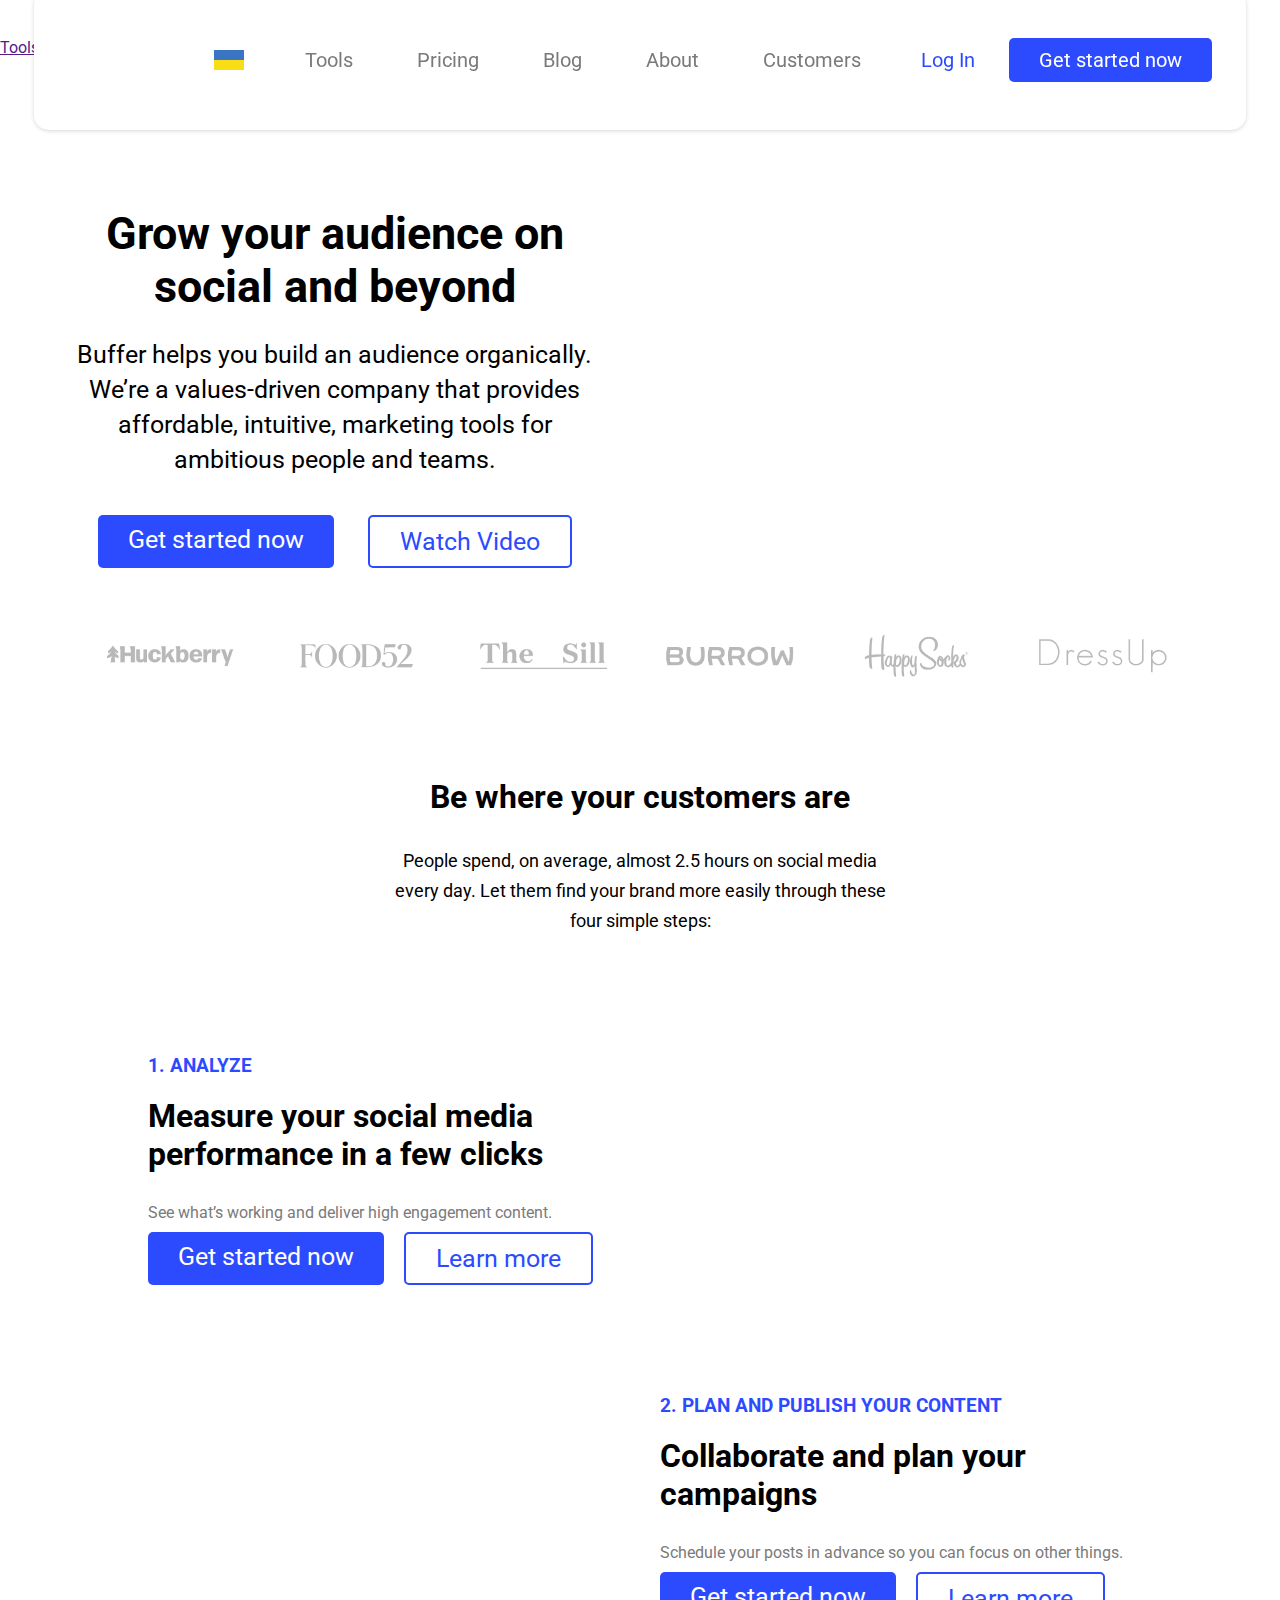
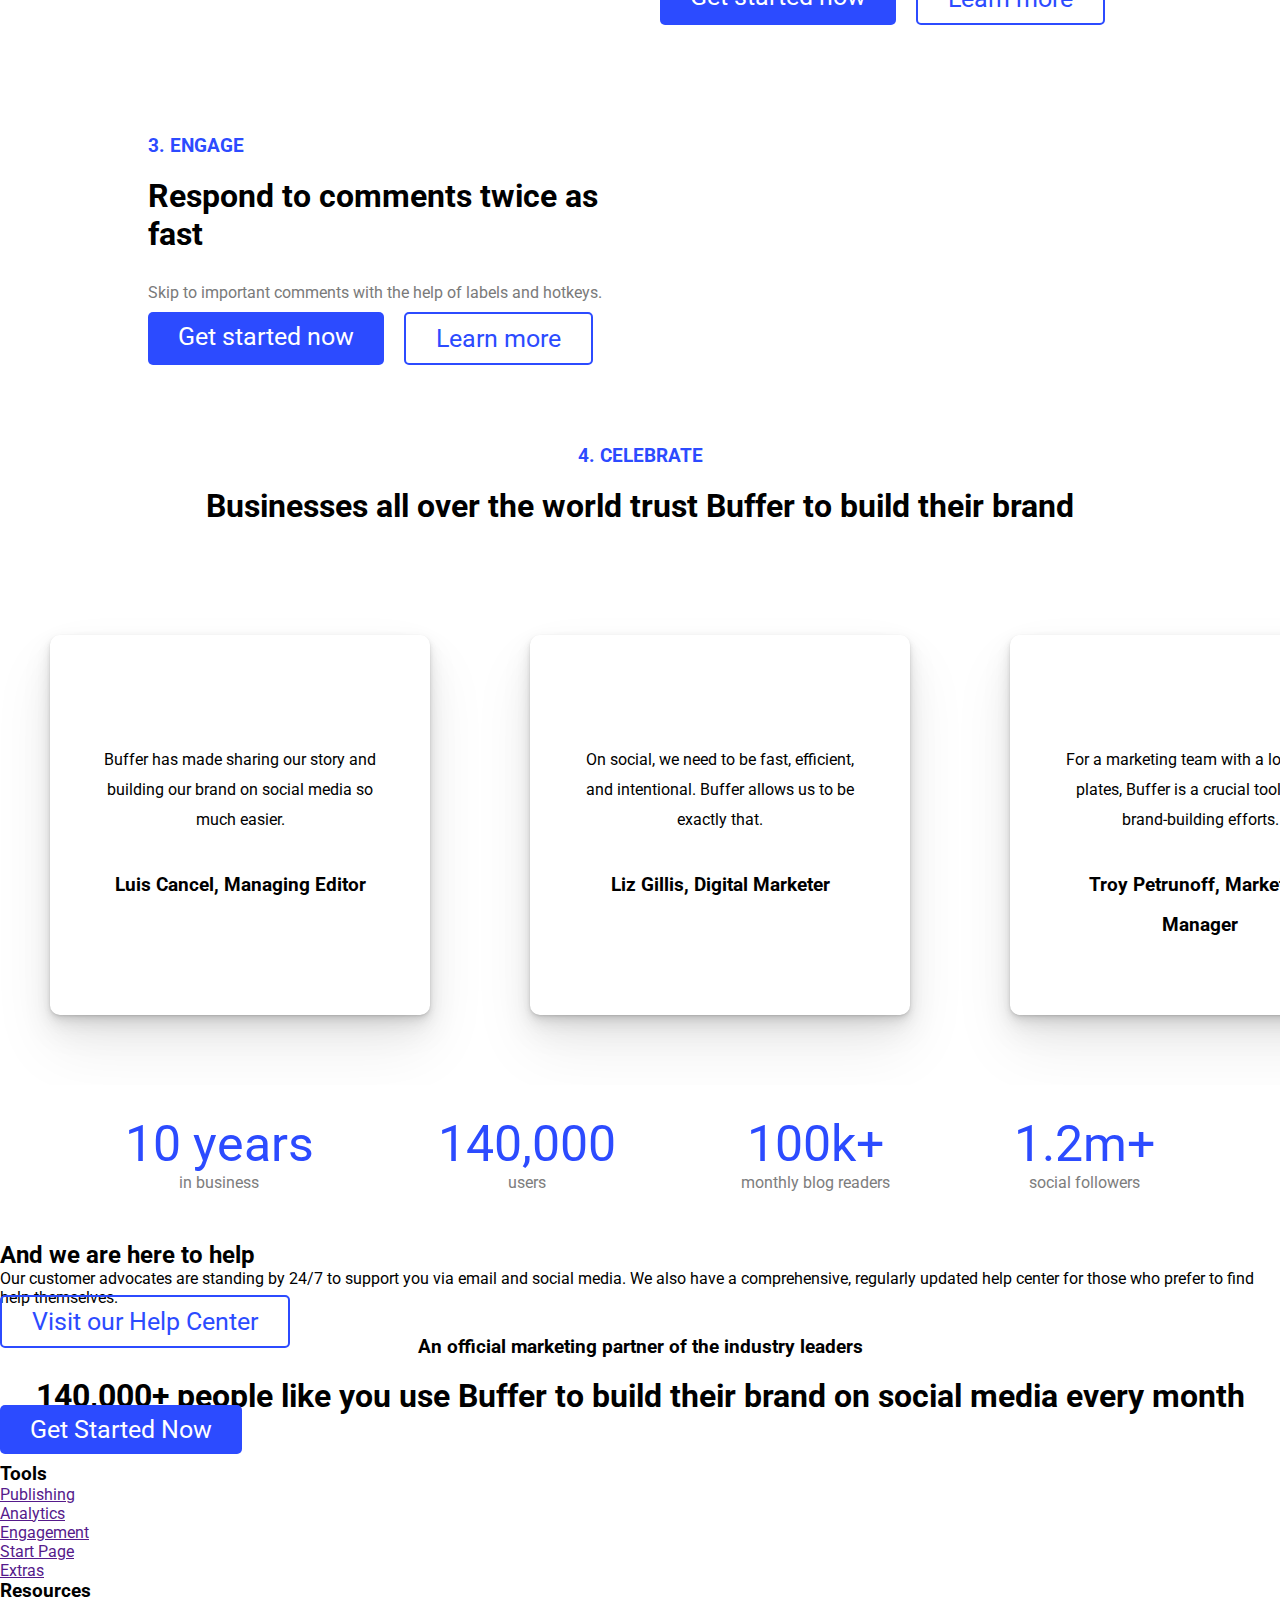
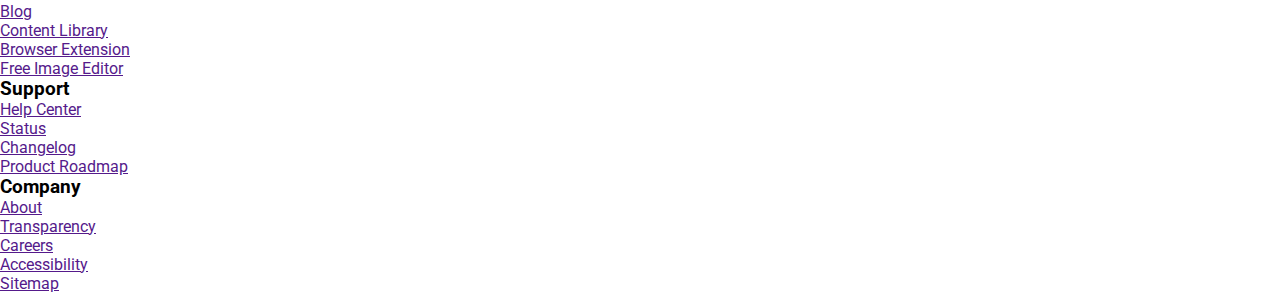
==== landingPage.html @ 0a9e2b1e "add files" ====
<!DOCTYPE html>
<html lang="en">

<head>
    <meta charset="UTF-8">
    <meta http-equiv="X-UA-Compatible" content="IE=edge">
    <meta name="viewport" content="width=device-width, initial-scale=1.0">
    <title>Buffer | Case Studies</title>
    <link rel="stylesheet" href="css/index.css">
    <link rel="stylesheet" href="css/util.css">
    <link rel="stylesheet" href="css/responsive.css">
</head>

<body>
    <div id="navbarScrollFunction">
        <div id="navbar">
            <div><a href="">

                    <img src="img/logo.png" alt="">
                    <img src="[data-uri]"
                        alt="">
                </a>
            </div>
            <div>
                <a href="">Tools</a>
                <a href="">Pricing</a>
                <a href="">Blog</a>
                <a href="">About</a>
                <a href="">Customers</a>
            </div>
            <div>
                <a href="">Log In</a>
                <a href="signup.html">Get started now</a>
                <img id="dropDownMenuOpen" src="img/menu.png" alt="">
            </div>
        </div>
    </div>
    <div id="menu">
        <div>
            <div><img src="img/logomenu.png" alt=""></div>
            <div id="dropDownMenuClose"><img src="img/menucut.png" alt=""></div>
        </div>
        <div>
                <a href="">Tools</a>
                <a href="">Pricing</a>
                <a href="">Blog</a>
                <a href="">About</a>
                <a href="">Customers</a>
                <a href="">Login</a>
                <a href="signup.html">Get Start Now</a>
        </div>
    </div>

    <div id="header">
        <div id="container1">
            <div>
                <h1 class="textcenter">Grow your audience on social and beyond</h1>
                <p class="textcenter">Buffer helps you build an audience organically. We’re a values-driven company that
                    provides affordable, intuitive, marketing tools for ambitious people and teams.</p>
                <div>
                    <a href="signup.html" class="getstartnow">Get started now</a>
                    <a href="" class="learnmore" >Watch Video</a>
                </div>
            </div>
            <div><img src="https://buffer.com/static/illustrations/social-icons-hero.webp" alt=""></div>
        </div>
        <div>
            <img src="img/Header1.png" alt="">
        </div>
        <div>
            <h1 class="textcenter">Be where your customers are</h1>
            <p class="textcenter">People spend, on average, almost 2.5 hours on social media every day. ​​Let them find
                your brand more easily through these four simple steps:</p>
        </div>
        <div>
            <img src="https://buffer.com/static/misc/buffer-loop-v2.svg" alt="">
        </div>
    </div>
    <div id="main">
        <div>
            <div>
                <div>
                    <h3>1. ANALYZE</h3>
                    <h1>Measure your social media performance in a few clicks</h1>
                    <p>See what’s working and deliver high engagement content.</p>
                    <div><a href="signup.html" class="getstartnow">Get started now</a>
                        <a href="" class="learnmore">Learn more</a>
                    </div>
                </div>
                <div><img src="https://buffer.com/static/illustrations/thumb-stop-content-2.webp" alt=""></div>
            </div>
            <div>
                <div><img src="https://buffer.com/static/illustrations/collaborate-more-efficiently@2x.webp" alt="">
                </div>
                <div>
                    <h3>2. PLAN AND PUBLISH YOUR CONTENT</h3>
                    <h1>Collaborate and plan your campaigns</h1>
                    <p>Schedule your posts in advance so you can focus on other things.</p>
                    <div><a href="signup.html" class="getstartnow">Get started now</a>
                        <a href="" class="learnmore">Learn more</a>
                    </div>
                </div>
            </div>
            <div>
                <div>
                    <h3>3. ENGAGE</h3>
                    <h1>Respond to comments twice as fast</h1>
                    <p>Skip to important comments with the help of labels and hotkeys.</p>
                    <div><a href="signup.html" class="getstartnow">Get started now</a>
                        <a href="" class="learnmore">Learn more</a>
                    </div>
                </div>
                <div><img src="https://buffer.com/static/illustrations/hero-reply@2x-2.webp" alt=""></div>
            </div>
        </div>
        <div>
            <h3 class="textcenter">4. CELEBRATE</h3>
            <h1 class="textcenter">Businesses all over the world trust Buffer to build their brand</h1>
        </div>
        <div>
            <div><div>

                <img src="https://static.buffer.com/cdn-cgi/image/w=128,quality=90,format=auto/marketing/static/testimonials/luis-cancel-huckberry-mobile.jpg" alt="">
            </div>
                <p class="textcenter">Buffer has made sharing our story and building our brand on social media so much easier.</p>
                
                <h3 class="textcenter">Luis Cancel, Managing Editor</h3>
            </div>
            <div><div>

                <img src="https://static.buffer.com/cdn-cgi/image/w=128,quality=90,format=auto/marketing/static/testimonials/liz-gillis-dress-up@2x-mobile.jpg" alt="">
            </div>
                <p class="textcenter">On social, we need to be fast, efficient, and intentional. Buffer allows us to be exactly that.</p>
                
                <h3 class="textcenter">Liz Gillis, Digital Marketer</h3>
            </div>
            <div><div>

                <img src="https://static.buffer.com/cdn-cgi/image/w=128,quality=90,format=auto/marketing/static/testimonials/troy-petrunoff@mobile.jpg" alt="">
            </div>
                <p class="textcenter">For a marketing team with a lot on our plates, Buffer is a crucial tool in our brand-building efforts.</p>
                
                <h3 class="textcenter">Troy Petrunoff, Marketing Manager</h3>
            </div>
            <div><div>

                <img src="https://static.buffer.com/cdn-cgi/image/w=128,quality=90,format=auto/marketing/static/testimonials/rodrigo-hyago-happysocks@mobile.jpg" alt="">
            </div>
                <p class="textcenter">Buffer makes it easy for us to monitor all of our engagement and strengthen the connection with our audience.</p>
                
                <h3 class="textcenter">Rodrigo Hyago, Social Media Content Manager</h3>
            </div>
            <div><div>

                <img src="https://static.buffer.com/cdn-cgi/image/w=128,quality=90,format=auto/marketing/static/testimonials/joe-mercy-for-animals@mobile.jpg" alt="">
            </div>
                <p class="textcenter">Buffer saves us, literally, hours and in turn helps us spread our message even further.</p>
                
                <h3 class="textcenter">Joe Loria, Content Manager</h3>
            </div>
        </div>
        <div>
            <div>
                <p class="textcenter">10 years</p>
                <p class="textcenter">in business</p>
            </div>
            <div>
                <p class="textcenter">140,000</p>
                <p class="textcenter">users</p>
            </div>
            <div>
                <p class="textcenter">100k+</p>
                <p class="textcenter">monthly blog readers</p>
            </div>
            <div>
                <p class="textcenter">1.2m+</p>
                <p class="textcenter">social followers</p>
            </div>
        </div>
    </div>
    <div id="footer">
        <div>
            <div><img src="https://static.buffer.com/cdn-cgi/image/w=640,quality=90,format=auto/marketing/static/team/buffer-team-map-2022@2x.jpg" alt=""></div>
            <div>
                <h2>And we are here to help</h2>
                <p>Our customer advocates are standing by 24/7 to support you via email and social media. We also have a comprehensive, regularly updated help center for those who prefer to find help themselves.</p>
                <a href="" class="learnmore">Visit our Help Center</a>
            </div>
        </div>
        <div>
            <h3 class="textcenter">An official marketing partner of the industry leaders</h3>
            <div>
                <img src="https://buffer.com/static/ui/meta-business-partner@2x-2.png" alt=""><img src="https://buffer.com/static/ui/pinterest-marketing-partner@2x-2.png" alt=""><img src="https://buffer.com/static/ui/linkedin-marketing-partner@2x-2.png" alt="">
            </div>
        </div>
        <div>
            <h1 class="textcenter">140,000+ people like you use Buffer to build their brand on social media every month</h1>
            <div>
                <a href="signup.html" class="getstartnow">Get Started Now</a>
            </div>
        </div>
        <div>
            <div>
                <div>
                    <img src="img/footer.png" alt=""> </div>
            </div>
            <div>
                <h3>Tools</h3>
                <p><a href="">Publishing</a></p>
                <p><a href="">Analytics</a></p>
                <p><a href="">Engagement</a></p>
                <p><a href="">Start Page</a></p>
                <p><a href="">Extras</a></p>
            </div>
            <div>
                <h3>Resources</h3>
                <p><a href="">Blog</a></p>
                <p><a href="">Content Library</a></p>
                <p><a href="">Browser Extension</a></p>
                <p><a href="">Free Image Editor</a></p>
            </div>
            <div>
                <h3>Support</h3>
                <p><a href="">Help Center</a></p>
                <p><a href="">Status</a></p>
                <p><a href="">Changelog</a></p>
                <p><a href="">Product Roadmap</a></p>
            </div>
            <div>
                <h3>Company</h3>
                <p><a href="">About</a></p>
                <p><a href="">Transparency</a></p>
                <p><a href="">Careers</a></p>
                <p><a href="">Accessibility</a></p>
                <p><a href="">Sitemap</a></p>
            </div>
        </div>
    </div>

</body>

</html>
<script>
    let privScrollpos = window.pageYOffset;
    window.onscroll = function () {
        let currentScrollpos = window.pageYOffset;
        if (currentScrollpos > privScrollpos) {
            document.getElementById("navbarScrollFunction").style.top = "0px";
        } else {
            document.getElementById("navbarScrollFunction").style.top = "-150px";
        }
        privScrollpos = currentScrollpos;
    }
    let dropDownMenuOpen=document.getElementById("dropDownMenuOpen");
    dropDownMenuOpen.addEventListener("click",function(){
        let menu=document.getElementById("menu");
        menu.style.display="block";
    })
    let dropDownMenuClose=document.getElementById("dropDownMenuClose");
    dropDownMenuClose.addEventListener("click",function(){
        let menu=document.getElementById("menu");
        menu.style.display="none";
    })

    
</script>
---- css/index.css ----
@import url('https://fonts.googleapis.com/css2?family=Roboto:wght@500&family=Ubuntu+Condensed&family=Ubuntu:wght@300&display=swap');
*{
    padding: 0;
    margin: 0;
    font-family: 'Roboto', sans-serif;
    /* font-family: 'Ubuntu', sans-serif; */
    /* font-family: 'Ubuntu Condensed', sans-serif; */
}
#navbarScrollFunction{
    position: fixed; 
    top: 0; 
    width: 100%; 
    transition: top 0.5s; 
}
#navbar{
    display: flex;
    justify-content: space-between;
    align-items: center;
    width: 90%;
    margin: -10px auto auto auto;
    padding: 50px 30px;
    box-shadow: rgba(0, 0, 0, 0.16) 0px 1px 4px;
    border-radius: 15px;
    background-color: white;
}
#navbar>div:nth-child(1)>a{
    display: flex;
    justify-content: space-between;
    width: 150px;
}
#navbar>div:nth-child(1)>a>img:nth-child(1){
    width: 75%;
}
#navbar>div:nth-child(1)>a>img:nth-child(2){
    width: 20%;
}
#navbar>div>a{
    text-decoration: none;
    font-size: 20px;
    padding: 10px 30px;
}
#navbar>div:nth-child(2)>a{
    color: rgb(122, 122, 122);
}
#navbar>div:nth-child(2)>a:hover{
    color: rgb(44, 75, 255);
    border-bottom: 2px solid rgb(44, 75, 255);
}
#navbar>div:nth-child(3)>a:nth-child(1){
    color: rgb(44, 75, 255);
}
#navbar>div:nth-child(3)>a:nth-child(1):hover{
    color: rgb(44, 75, 255);
    border-bottom: 2px solid rgb(44, 75, 255);
}
#navbar>div:nth-child(3)>a:nth-child(2){
    color: white;
    background-color: rgb(44, 75, 255);
    border-radius: 5px;
}
#navbar>div:nth-child(3)>a:nth-child(2):hover{
    color: white;
    background-color: rgb(19, 48, 212);
    border-radius: 5px;
}
#header{
    margin-top: 150px;
}
#container1{
    width: 90vw;
    margin: auto;
    display: flex;
    justify-content: space-between ;
    align-items: center;
}
#container1>div{
    width: 47%;
}
#container1>div:nth-child(1)>h1{
    font-size: 45px;
    margin-bottom: 24px;
}
#container1>div:nth-child(1)>p{
    font-size: 25px;
    line-height: 35px;
    margin-bottom: 38px;
}
#container1>div>img{
    width: 100%;
}
#container1>div>div{
    display: flex;
    justify-content: space-evenly;
}
#container1>div:nth-child(1)>div>a:nth-child(1){
    text-decoration: none;
    font-size: 25px;
    padding: 10px 30px;
    color: white;
    background-color: rgb(44, 75, 255);
    border-radius: 5px;
    
}
#container1>div:nth-child(1)>div>a:nth-child(1):hover{
    text-decoration: none;
    font-size: 25px;
    padding: 10px 30px;
    color: white;
    background-color: rgb(17, 45, 202);
    border-radius: 5px;
    
}
#container1>div:nth-child(1)>div>a:nth-child(2){
    text-decoration: none;
    font-size: 25px;
    padding: 10px 30px;
    color: rgb(44, 75, 255);
    border: 2px solid rgb(44, 75, 255);
    border-radius: 5px;
}
#container1>div:nth-child(1)>div>a:nth-child(2):hover{
    text-decoration: none;
    font-size: 25px;
    padding: 10px 30px;
    color: rgb(44, 75, 255);
    background-color:rgb(190, 234, 255) ;
    border: 2px solid rgb(44, 75, 255);
    border-radius: 5px;
}
#header>div:nth-child(2){
    width: 90%;
    margin: auto;
}
#header>div:nth-child(2)>img{
    width: 100%;
}
#header>div:nth-child(3)>h1{
    margin: 30px;
}
#header>div:nth-child(3)>p{
    width: 40%;
    line-height: 30px;
    font-size: large;
    margin: 20px auto;
}
#header>div:nth-child(4){
    width: 100%;
}
#header>div:nth-child(4)>img{
    width: 100%;
}
#main>div:nth-child(1)>div{
    width: 80%;
    margin: 50px auto;
    display: flex;
    justify-content: center;
    align-items: center;
}
#main>div:nth-child(1)>div>div{
    width: 48%;
    margin: 30px 20px;
}
#main>div:nth-child(1)>div>div>img{
    width: 100%;
}
#main>div:nth-child(1)>div>div>div{
    display: flex;
    justify-content: flex-start;
    margin-top: 10px;
}
#main>div:nth-child(1)>div>div>div>a{
    margin-right: 20px;
}
#main>div:nth-child(1)>div>div>h3{
   color:  rgb(44, 75, 255);
     margin-bottom: 20px;
}
#main>div:nth-child(1)>div>div>h1{
    margin-bottom: 30px;
}
#main>div:nth-child(1)>div>div>p{
    margin-bottom: 10px;
  color: rgb(122, 122, 122) ;
}
#main>div:nth-child(2)>h3{
    color:  rgb(44, 75, 255);
     margin-bottom: 20px;
}
#main>div:nth-child(2)>h1{
    margin-bottom: 40px;
}
#main>div:nth-child(3){
    display: flex;
    justify-content: space-evenly;
    align-items: center;
    overflow: hidden;
    
}
#main>div:nth-child(3)>div{
    box-shadow: rgba(0, 0, 0, 0.07) 0px 1px 2px, rgba(0, 0, 0, 0.07) 0px 2px 4px, rgba(0, 0, 0, 0.07) 0px 4px 8px, rgba(0, 0, 0, 0.07) 0px 8px 16px, rgba(0, 0, 0, 0.07) 0px 16px 32px, rgba(0, 0, 0, 0.07) 0px 32px 64px;
    min-width: 280px;
    min-height: 320px;
    max-height: 320px;
    padding: 30px 50px;
    margin: 70px 50px;
    border-radius: 10px;
    animation: 20s linear 0s infinite normal none running divrun;
    
}
@keyframes divrun {
    0% {
        transform: translate3d(0px, 0px, 0px);
    }
    100%{
        transform: translate3d(-100%, 0px, 0px);
    }
}
#main>div:nth-child(3)>div>div{
    width: 50%;
    margin: auto;
}
#main>div:nth-child(3)>div>div>img{
    border-radius: 70px;
    width: 150px;
    position: absolute;
    margin: -100px 0px 0px -2px;
}
#main>div:nth-child(3)>div>p{
    margin: 80px 0px 20px 0px;
    line-height: 30px;
}
#main>div:nth-child(3)>div>h3{
    margin: 30px 0px;
    line-height: 40px;
}
#main>div:nth-child(4){
    display: flex;
    justify-content: space-evenly;
    align-items: center;
    margin: 30px 0px;
}
#main>div:nth-child(4)>div>p:nth-child(1){
font-size: 50px;
color: #2C4BFF;
}
#main>div:nth-child(4)>div>p:nth-child(2){
    color: rgb(125, 125, 125);
}
---- css/util.css ----
.textcenter{
    text-align: center;
}
.getstartnow{
    text-decoration: none;
    font-size: 25px;
    padding: 10px 30px;
    color: white;
    background-color: rgb(44, 75, 255);
    border-radius: 5px;
    
}
.getstartnow:hover{
    background-color: rgb(17, 45, 202);
}
.learnmore{
    text-decoration: none;
    font-size: 25px;
    padding: 10px 30px;
    color: rgb(44, 75, 255);
    border: 2px solid rgb(44, 75, 255);
    border-radius: 5px;
}
.learnmore:hover{
    background-color:rgb(190, 234, 255) ;
}
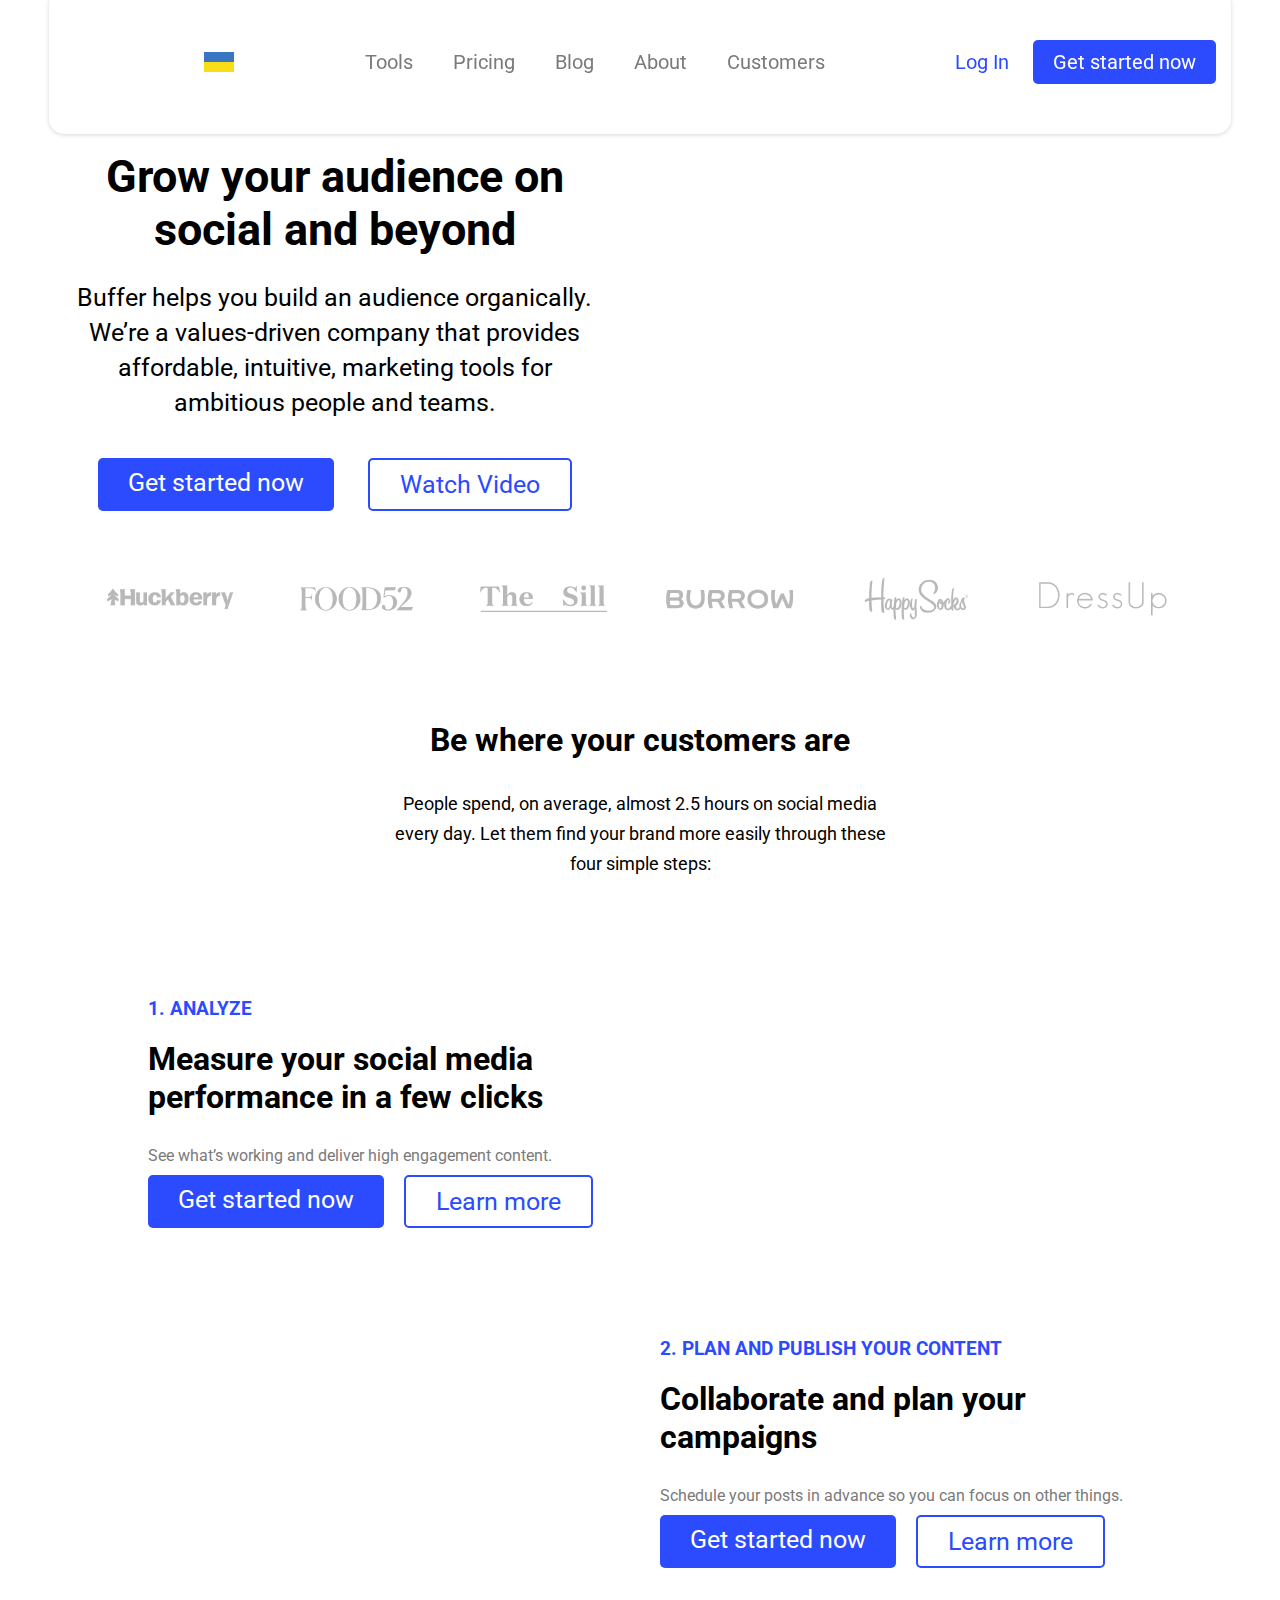
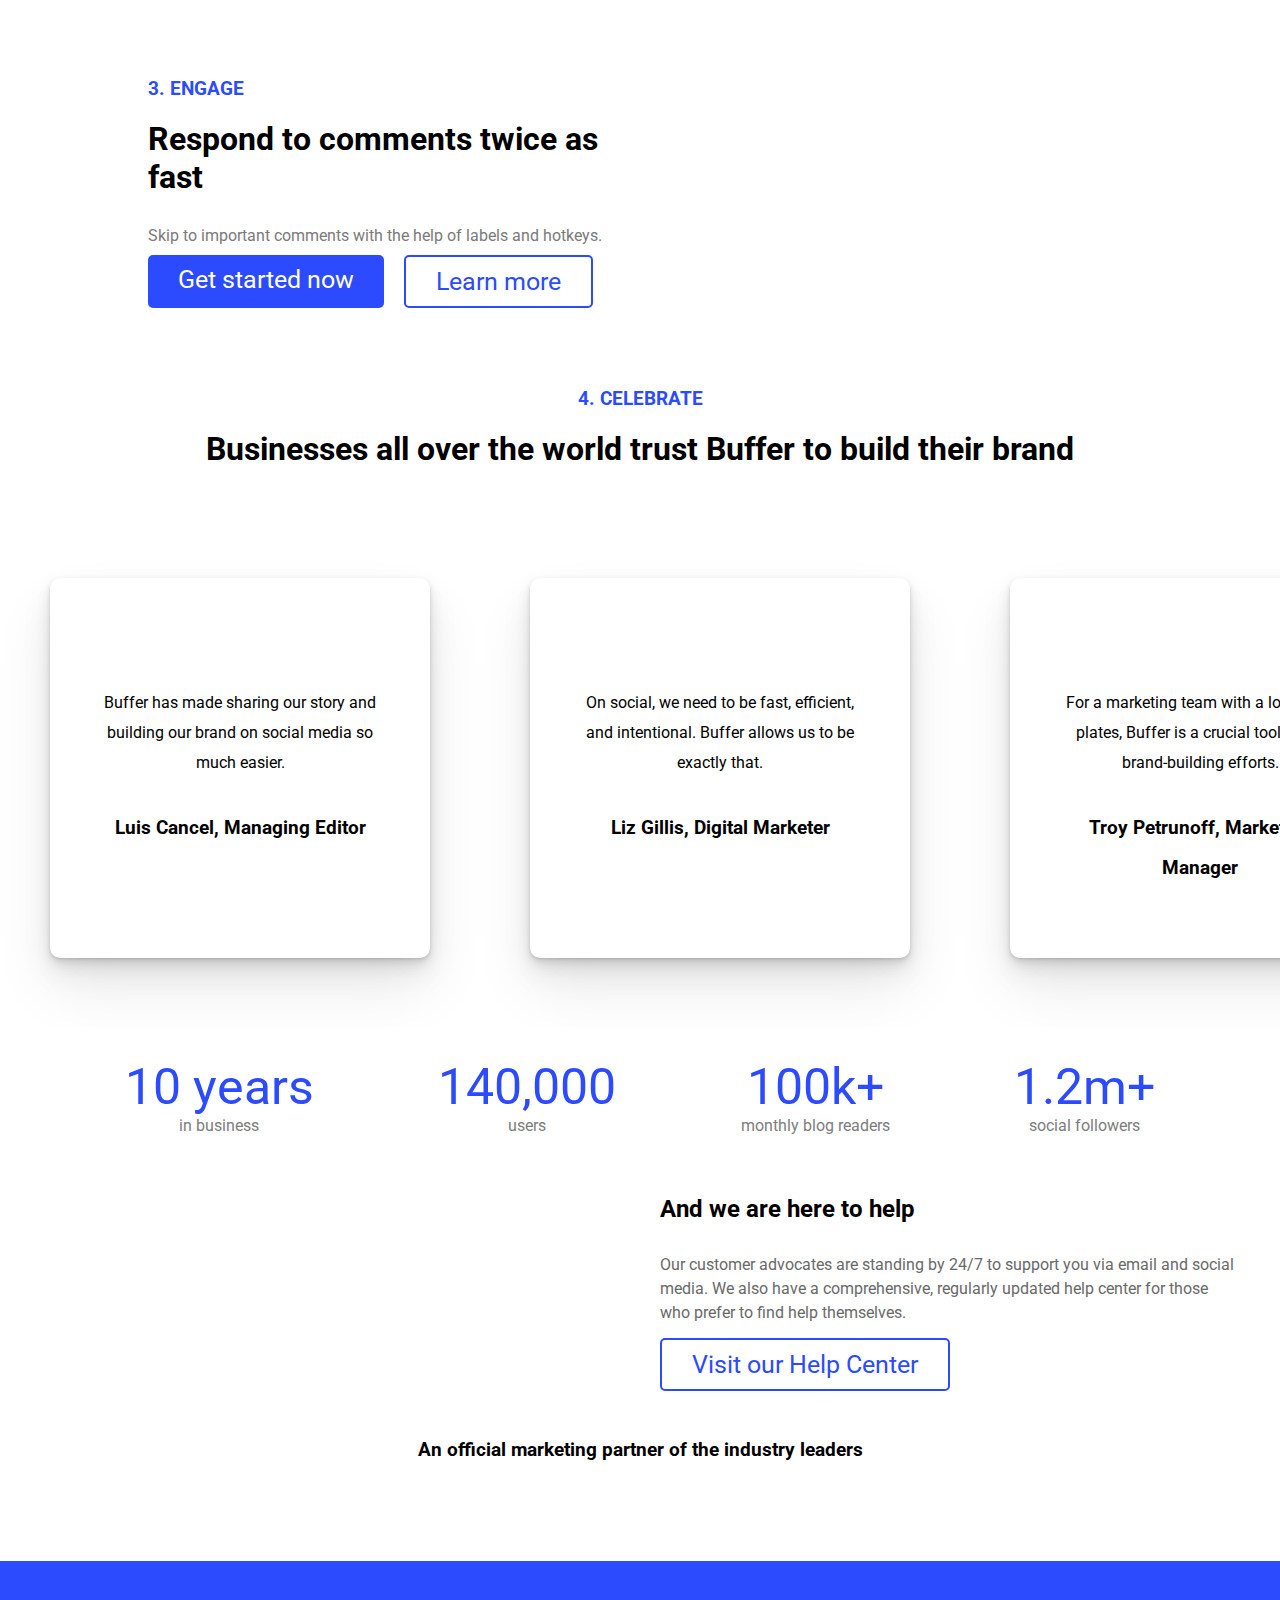
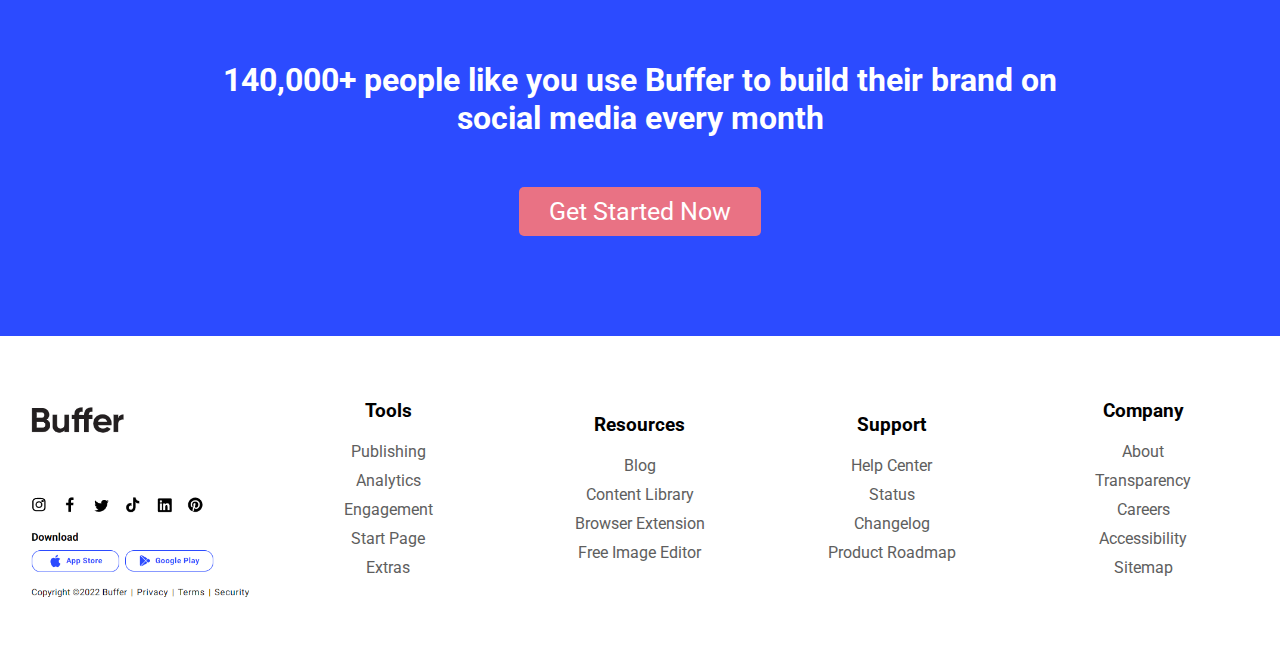
==== commit 548409ec: "update files" ====
--- a/landingPage.html
+++ b/landingPage.html
@@ -29,7 +29,7 @@
                 <a href="">Customers</a>
             </div>
             <div>
-                <a href="">Log In</a>
+                <a href="login.html">Log In</a>
                 <a href="signup.html">Get started now</a>
                 <img id="dropDownMenuOpen" src="img/menu.png" alt="">
             </div>
@@ -46,7 +46,7 @@
                 <a href="">Blog</a>
                 <a href="">About</a>
                 <a href="">Customers</a>
-                <a href="">Login</a>
+                <a href="login.html">Login</a>
                 <a href="signup.html">Get Start Now</a>
         </div>
     </div>
--- a/css/index.css
+++ b/css/index.css
@@ -11,6 +11,7 @@
     top: 0; 
     width: 100%; 
     transition: top 0.5s; 
+    z-index: 1;
 }
 #navbar{
     display: flex;
@@ -18,7 +19,7 @@
     align-items: center;
     width: 90%;
     margin: -10px auto auto auto;
-    padding: 50px 30px;
+    padding: 50px 15px;
     box-shadow: rgba(0, 0, 0, 0.16) 0px 1px 4px;
     border-radius: 15px;
     background-color: white;
@@ -37,7 +38,12 @@
 #navbar>div>a{
     text-decoration: none;
     font-size: 20px;
-    padding: 10px 30px;
+    padding: 10px 20px;
+}
+#navbar>div:nth-child(2){
+    display: flex;
+    justify-content: center;
+    align-items: center;
 }
 #navbar>div:nth-child(2)>a{
     color: rgb(122, 122, 122);
@@ -58,10 +64,56 @@
     background-color: rgb(44, 75, 255);
     border-radius: 5px;
 }
+#navbar>div:nth-child(3)>img{
+    width: 40px;
+    display: none;
+}
 #navbar>div:nth-child(3)>a:nth-child(2):hover{
     color: white;
     background-color: rgb(19, 48, 212);
     border-radius: 5px;
+}
+#menu{
+background-color: #2C4BFF;
+padding: 10px 10px 50px 10px;
+display: none;
+position: fixed;
+width: 98%;
+top: 0px;
+right: 0px;
+z-index: 1;
+}
+#menu>div:nth-child(1){
+    display: flex;
+    justify-content: space-between;
+}
+#menu>div:nth-child(1)>div:nth-child(1){
+    width: 150px;
+}
+#menu>div:nth-child(1)>div:nth-child(1)>img{
+    width: 100%;
+}
+#menu>div:nth-child(1)>div:nth-child(2){
+    width: 30px;
+}
+#menu>div:nth-child(1)>div:nth-child(2)>img{
+    width: 100%;
+}
+#menu>div:nth-child(2){
+    margin: 40px auto;
+    display: flex;
+    flex-direction: column;
+    justify-content: center;
+    align-items: center;
+}
+#menu>div:nth-child(2)>a{
+    text-decoration: none;
+    font-size: larger;
+    color: white;
+    margin: 20px 0px;
+}
+#menu>div:nth-child(2)>a:hover{
+   border-bottom: 2px solid white;
 }
 #header{
     margin-top: 150px;
@@ -92,7 +144,7 @@
     display: flex;
     justify-content: space-evenly;
 }
-#container1>div:nth-child(1)>div>a:nth-child(1){
+/* #container1>div:nth-child(1)>div>a:nth-child(1){
     text-decoration: none;
     font-size: 25px;
     padding: 10px 30px;
@@ -126,7 +178,7 @@
     background-color:rgb(190, 234, 255) ;
     border: 2px solid rgb(44, 75, 255);
     border-radius: 5px;
-}
+} */
 #header>div:nth-child(2){
     width: 90%;
     margin: auto;
@@ -246,3 +298,90 @@
 #main>div:nth-child(4)>div>p:nth-child(2){
     color: rgb(125, 125, 125);
 }
+#footer>div:nth-child(1){
+    display: flex;
+    justify-content: center;
+    align-items: center;
+    margin: 50px 0px;
+}
+#footer>div:nth-child(1)>div{
+    margin: 10px 20px;
+    width: 45%;
+
+}
+#footer>div:nth-child(1)>div>h2{
+    margin-bottom: 30px;
+}
+#footer>div:nth-child(1)>div>p{
+    margin: 25px 0px ;
+    line-height: 1.5;
+    color: rgb(105, 105, 105);
+}
+#footer>div:nth-child(1)>div>img{
+    width: 100%;
+}
+#footer>div:nth-child(2){
+    margin: 40px;
+}
+#footer>div:nth-child(2)>div{
+    display: flex;
+    justify-content: center;
+    align-items: center;
+    
+}
+#footer>div:nth-child(2)>div>img{
+    width: 150px;
+    margin: 30px 20px;
+}
+#footer>div:nth-child(3){
+    background-color: #2C4BFF;
+    color: white;
+    padding: 50px 0px;
+}
+#footer>div:nth-child(3)>h1{
+    width: 70%;
+    margin: 50px auto;
+}
+#footer>div:nth-child(3)>div{
+    display: flex;
+    justify-content: center;
+    align-items: center;
+    margin: 50px 0px;
+}
+#footer>div:nth-child(3)>div>a{
+    background-color: #E97284;
+}
+#footer>div:nth-child(3)>div>a:hover{
+    background-color: #d66979;
+}
+#footer>div:nth-child(4){
+    display: flex;
+    justify-content: space-evenly;
+    align-items: center;
+    margin: 50px 0px;
+}
+#footer>div:nth-child(4)>div{
+    width: 18%;
+}
+#footer>div:nth-child(4)>div>h3{
+    text-align: center;
+    margin-bottom: 20px;
+}
+#footer>div:nth-child(4)>div>p{
+    text-align: center;
+    margin: 10px 0px;
+}
+#footer>div:nth-child(4)>div>p>a{
+    text-align: center;
+    text-decoration: none;
+    color: rgb(94, 94, 94);
+}
+#footer>div:nth-child(4)>div>p>a:hover{
+    color: #2C4BFF;
+}
+#footer>div:nth-child(4)>div{
+    width: 18%;
+}
+#footer>div:nth-child(4)>div>div>img{
+    width: 100%;
+}--- a/css/util.css
+++ b/css/util.css
@@ -23,4 +23,7 @@
 }
 .learnmore:hover{
     background-color:rgb(190, 234, 255) ;
+}
+.show{
+    display: block;
 }--- a/css/responsive.css
+++ b/css/responsive.css
@@ -0,0 +1,153 @@
+@media all  and (max-width:1150px) {
+    .getstartnow{
+        font-size: 16px;
+        padding: 10px 20px;
+    }
+    .learnmore{
+        font-size: 16px;
+        padding: 10px 20px;
+    }
+    #navbar>div:nth-child(2){
+        display: none;
+    }
+    #navbar>div:nth-child(3)>img{
+       display: inline;
+       width: 30px;
+       margin-right: 25px;
+    }
+    #navbar{
+        width: 100%;
+        border-radius: 0px;
+        padding: 30px 20px 30px 10px;
+    }
+    #navbar>div>a{
+        font-size: 16px;
+        padding: 7px 15px;
+    }
+    #header{
+        margin-top: 120px;
+    }
+    #container1>div:nth-child(1)>h1{
+        font-size: 35px;
+        margin-bottom: 20px;
+    }
+    #container1>div:nth-child(1)>p{
+        font-size: 20px;
+        line-height: 30px;
+        margin-bottom: 30px;
+    }
+    #header>div:nth-child(3)>p{
+        width: 70%;
+        line-height: 25px;
+        font-size: 20px;
+        margin: 20px auto;
+    }
+}
+@media all and (min-width:200px) and (max-width:700px){
+    #navbar>div:nth-child(3)>a{
+        display: none;
+    }
+    #container1{
+        flex-direction: column;
+    }
+    #container1>div{
+        width: 100%;
+    }
+    #container1>div:nth-child(1)>h1{
+        font-size: 25px;
+        margin-bottom: 15px;
+    }
+    #container1>div:nth-child(1)>p{
+        font-size: 16px;
+        line-height: 20px;
+        margin-bottom: 25px;
+    }
+    #header>div:nth-child(3)>p{
+        width: 90%;
+        line-height: 20px;
+        font-size: 16px;
+        margin: 20px auto;
+    }
+    #main>div:nth-child(1)>div:nth-child(1){
+        flex-direction: column;
+    }
+    #main>div:nth-child(1)>div:nth-child(2){
+        flex-direction: column-reverse;
+    }
+    #main>div:nth-child(1)>div:nth-child(3){
+        flex-direction: column;
+    }
+    #main>div:nth-child(1)>div>div{
+        width: 100%;
+    }
+    #main>div:nth-child(1) h3{
+      font-size: 16px;
+      text-align: center;
+    }
+    #main>div:nth-child(1) h1{
+        font-size: 20px;
+        text-align: center;
+    }
+    #main>div:nth-child(1) p{
+        font-size: 16px;
+        text-align: center;
+    }
+    #main>div:nth-child(2)>h1{
+        font-size: 25px;
+    }
+    #container1>div>div{
+        flex-direction: column;
+        align-items: center;
+    }
+    #container1>div>div>a{
+        margin: 12px 0px;
+    }
+    #main>div:nth-child(1)>div>div>div{
+        flex-direction: column;
+        align-items: center;
+    }
+    #main>div:nth-child(1)>div>div>div>a{
+        margin: 12px 0px;
+    }
+    #main>div:nth-child(2){
+        width: 80vw;
+        margin: 20px auto;
+    }
+    #main>div:nth-child(4){
+        flex-direction:column;
+    }
+    #main>div:nth-child(4)>div{
+        margin-bottom: 30px;
+    }
+    #footer>div:nth-child(1){
+        flex-direction: column-reverse;
+    }
+    #footer>div:nth-child(1)>div{
+        margin: 30px auto;
+        width: 90%;
+    }
+    #footer>div:nth-child(2)>div{
+        flex-direction: column;
+    }
+    #footer>div:nth-child(3)>h1{
+        width: 90%;
+    }
+    #footer>div:nth-child(4){
+        flex-direction: column-reverse;
+    }
+    #footer>div:nth-child(4)>div{
+        width: 60%;
+        margin-top: 20px;
+    }
+    /* #main>div:nth-child(1)>div>div>h3{
+
+     }
+     #main>div:nth-child(1)>div>div>h1{
+         margin-bottom: 30px;
+     }
+     #main>div:nth-child(1)>div>div>p{
+         margin-bottom: 10px;
+       color: rgb(122, 122, 122) ;
+     } */
+
+}